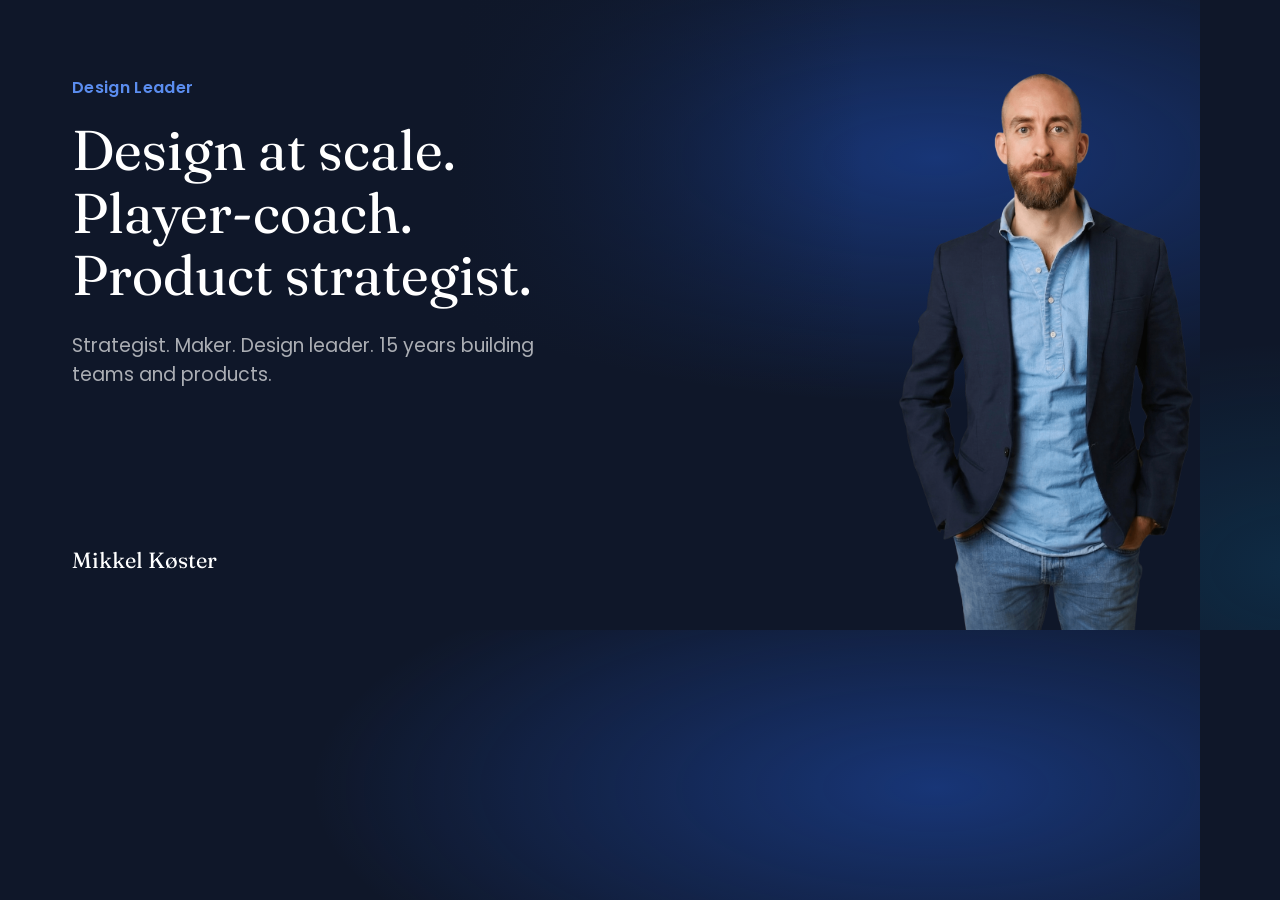
==== og-card.html @ f2c0e542 "Add Formalize product screens section with full platform grid layout Pulls 8 screenshots from Figma " ====
<!DOCTYPE html>
<html>
<head>
<meta charset="UTF-8">
<link rel="preconnect" href="https://fonts.googleapis.com">
<link href="https://fonts.googleapis.com/css2?family=Fraunces:opsz,wght@9..144,400;9..144,600&family=Poppins:wght@400;500;600&display=swap" rel="stylesheet">
<style>
  * { margin: 0; padding: 0; box-sizing: border-box; }
  html, body { width: 1200px; height: 630px; overflow: hidden; }
  body {
    position: relative;
    background:
      radial-gradient(ellipse 80% 60% at 78% 25%, rgba(37, 99, 235, 0.40) 0%, transparent 65%),
      radial-gradient(ellipse 55% 65% at 8% 90%, rgba(14, 165, 233, 0.14) 0%, transparent 55%),
      #0F1729;
    font-family: 'Poppins', sans-serif;
  }
  .photo {
    position: absolute;
    right: 0;
    bottom: 0;
    height: 630px;
    width: auto;
    object-fit: contain;
    object-position: bottom right;
  }
  .fade {
    position: absolute;
    inset: 0;
    background: linear-gradient(90deg, #0F1729 0%, #0F1729 38%, transparent 72%);
  }
  .content {
    position: relative;
    z-index: 2;
    padding: 76px 0 0 72px;
    max-width: 660px;
  }
  .kicker {
    font-size: 16px;
    font-weight: 600;
    color: #5b8def;
    margin-bottom: 18px;
    letter-spacing: 0.02em;
  }
  h1 {
    font-family: 'Fraunces', serif;
    font-weight: 400;
    font-size: 56px;
    line-height: 1.12;
    color: #fff;
    margin-bottom: 24px;
  }
  p {
    font-size: 19px;
    line-height: 1.55;
    color: rgba(255,255,255,0.65);
    max-width: 480px;
  }
  .name {
    position: absolute;
    left: 72px;
    bottom: 56px;
    font-family: 'Fraunces', serif;
    font-size: 22px;
    color: #fff;
    z-index: 2;
  }
</style>
</head>
<body>
  <img class="photo" src="public/images/main/main-photo-mikkel.png" alt="">
  <div class="fade"></div>
  <div class="content">
    <p class="kicker">Design Leader</p>
    <h1>Design at scale.<br>Player-coach.<br>Product strategist.</h1>
    <p>Strategist. Maker. Design leader. 15 years building teams and products.</p>
  </div>
  <div class="name">Mikkel Køster</div>
</body>
</html>
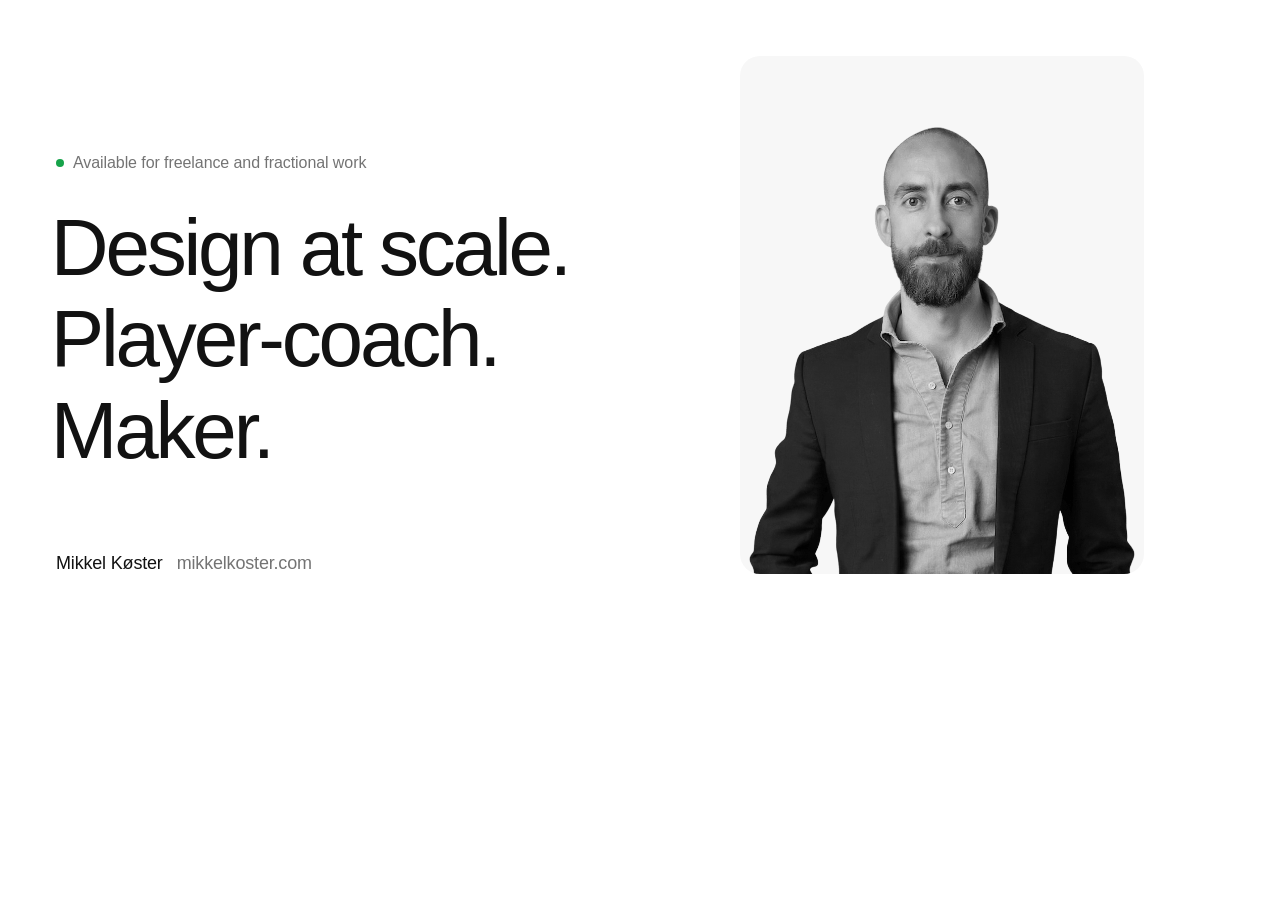
==== commit e72a13c9: "Keep the device in frame, and redraw the icons and share card The films: the requirement that the de" ====
--- a/og-card.html
+++ b/og-card.html
@@ -1,80 +1,70 @@
-<!DOCTYPE html>
-<html>
-<head>
-<meta charset="UTF-8">
-<link rel="preconnect" href="https://fonts.googleapis.com">
-<link href="https://fonts.googleapis.com/css2?family=Fraunces:opsz,wght@9..144,400;9..144,600&family=Poppins:wght@400;500;600&display=swap" rel="stylesheet">
+<!DOCTYPE html><html><head><meta charset="utf-8">
+<!-- Source for public/meta/og-image.png. Render at exactly 1200x630:
+     Chrome --headless --window-size=1200,630 --force-device-scale-factor=2
+     --screenshot, then downsample to 1200x630. -->
+<link rel="preconnect" href="https://api.fontshare.com" crossorigin>
+<link rel="stylesheet" href="https://api.fontshare.com/v2/css?f[]=general-sans@400,500&display=swap">
 <style>
-  * { margin: 0; padding: 0; box-sizing: border-box; }
-  html, body { width: 1200px; height: 630px; overflow: hidden; }
-  body {
-    position: relative;
-    background:
-      radial-gradient(ellipse 80% 60% at 78% 25%, rgba(37, 99, 235, 0.40) 0%, transparent 65%),
-      radial-gradient(ellipse 55% 65% at 8% 90%, rgba(14, 165, 233, 0.14) 0%, transparent 55%),
-      #0F1729;
-    font-family: 'Poppins', sans-serif;
+  :root{ --ink:#121212; --ink-55:rgba(0,0,0,0.55); --surface:#f7f7f7; --green:#16a34a; }
+  *{margin:0;padding:0;box-sizing:border-box}
+  html,body{width:1200px;height:630px;background:#fff;overflow:hidden}
+  body{
+    font-family:'General Sans',sans-serif;
+    color:var(--ink);
+    display:flex; align-items:stretch; gap:56px;
+    padding:56px;
+    -webkit-font-smoothing:antialiased;
   }
-  .photo {
-    position: absolute;
-    right: 0;
-    bottom: 0;
-    height: 630px;
-    width: auto;
-    object-fit: contain;
-    object-position: bottom right;
+  .text{ flex:1; display:flex; flex-direction:column; justify-content:center;
+         position:relative; }
+
+  .avail{
+    display:flex; align-items:center; gap:9px;
+    font-size:16px; font-weight:500; color:var(--ink-55);
+    letter-spacing:-0.005em;
   }
-  .fade {
-    position: absolute;
-    inset: 0;
-    background: linear-gradient(90deg, #0F1729 0%, #0F1729 38%, transparent 72%);
+  .dot{ width:8px; height:8px; border-radius:50%; background:var(--green); }
+
+  h1{
+    /* the availability line and the headline are one block, so the card does
+       not read as a line orphaned at the top edge */
+    margin-top:30px;
+    font-size:80px; font-weight:400; line-height:1.14; letter-spacing:-0.04em;
+    /* the site's optical pull — General Sans has a 0.081em left side bearing,
+       so the box lines up but the ink does not */
+    margin-left:-0.065em;
   }
-  .content {
-    position: relative;
-    z-index: 2;
-    padding: 76px 0 0 72px;
-    max-width: 660px;
+
+  .sign{
+    position:absolute; left:0; bottom:0;
+    display:flex; align-items:baseline; gap:14px;
+    font-size:18px; letter-spacing:-0.01em;
   }
-  .kicker {
-    font-size: 16px;
-    font-weight: 600;
-    color: #5b8def;
-    margin-bottom: 18px;
-    letter-spacing: 0.02em;
+  .sign b{ font-weight:500; }
+  .sign span{ color:var(--ink-55); font-weight:400; }
+
+  /* Same panel as .hero__figure: surface ground, 20px radius, a ratio wider
+     than the plate's 0.489 so cover crops the bottom and never the arms. */
+  .figure{
+    flex:0 0 auto; align-self:center;
+    height:100%; aspect-ratio:0.78;
+    background:var(--surface); border-radius:20px;
+    overflow:hidden; position:relative;
   }
-  h1 {
-    font-family: 'Fraunces', serif;
-    font-weight: 400;
-    font-size: 56px;
-    line-height: 1.12;
-    color: #fff;
-    margin-bottom: 24px;
+  .figure img{
+    position:absolute; inset:0;
+    width:100%; height:100%;
+    object-fit:cover; object-position:center 8%;
+    filter:grayscale(1) contrast(1.03);
   }
-  p {
-    font-size: 19px;
-    line-height: 1.55;
-    color: rgba(255,255,255,0.65);
-    max-width: 480px;
-  }
-  .name {
-    position: absolute;
-    left: 72px;
-    bottom: 56px;
-    font-family: 'Fraunces', serif;
-    font-size: 22px;
-    color: #fff;
-    z-index: 2;
-  }
-</style>
-</head>
+</style></head>
 <body>
-  <img class="photo" src="public/images/main/main-photo-mikkel.png" alt="">
-  <div class="fade"></div>
-  <div class="content">
-    <p class="kicker">Design Leader</p>
-    <h1>Design at scale.<br>Player-coach.<br>Product strategist.</h1>
-    <p>Strategist. Maker. Design leader. 15 years building teams and products.</p>
+  <div class="text">
+    <p class="avail"><span class="dot"></span>Available for freelance and fractional work</p>
+    <h1>Design at scale.<br>Player-coach.<br>Maker.</h1>
+    <p class="sign"><b>Mikkel Køster</b><span>mikkelkoster.com</span></p>
   </div>
-  <div class="name">Mikkel Køster</div>
-</body>
-</html>
+  <div class="figure">
+    <img src="public/images/main/main-photo-mikkel.png" alt="">
+  </div>
+</body></html>
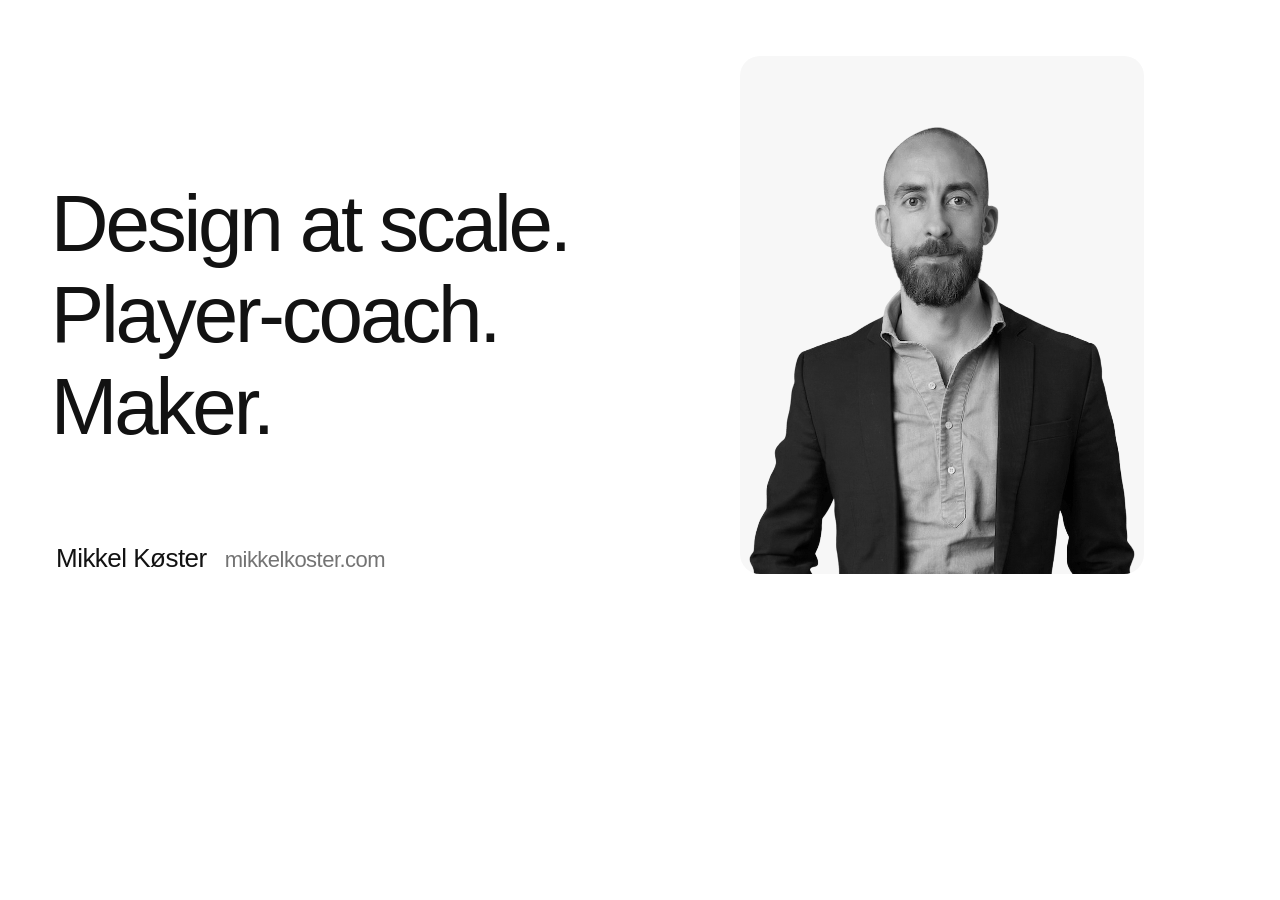
==== commit d08bb38c: "Share card: drop the availability line, lift the signature, retitle The unfurl's own title line read" ====
--- a/og-card.html
+++ b/og-card.html
@@ -18,17 +18,7 @@
   .text{ flex:1; display:flex; flex-direction:column; justify-content:center;
          position:relative; }
 
-  .avail{
-    display:flex; align-items:center; gap:9px;
-    font-size:16px; font-weight:500; color:var(--ink-55);
-    letter-spacing:-0.005em;
-  }
-  .dot{ width:8px; height:8px; border-radius:50%; background:var(--green); }
-
   h1{
-    /* the availability line and the headline are one block, so the card does
-       not read as a line orphaned at the top edge */
-    margin-top:30px;
     font-size:80px; font-weight:400; line-height:1.14; letter-spacing:-0.04em;
     /* the site's optical pull — General Sans has a 0.081em left side bearing,
        so the box lines up but the ink does not */
@@ -37,11 +27,13 @@
 
   .sign{
     position:absolute; left:0; bottom:0;
-    display:flex; align-items:baseline; gap:14px;
-    font-size:18px; letter-spacing:-0.01em;
+    display:flex; align-items:baseline; gap:18px;
+    font-size:26px; letter-spacing:-0.02em;
   }
   .sign b{ font-weight:500; }
-  .sign span{ color:var(--ink-55); font-weight:400; }
+  /* A step down rather than the same size in grey — at 26px two identical
+     sizes read as one string broken by a gap. */
+  .sign span{ color:var(--ink-55); font-weight:400; font-size:22px; }
 
   /* Same panel as .hero__figure: surface ground, 20px radius, a ratio wider
      than the plate's 0.489 so cover crops the bottom and never the arms. */
@@ -60,7 +52,6 @@
 </style></head>
 <body>
   <div class="text">
-    <p class="avail"><span class="dot"></span>Available for freelance and fractional work</p>
     <h1>Design at scale.<br>Player-coach.<br>Maker.</h1>
     <p class="sign"><b>Mikkel Køster</b><span>mikkelkoster.com</span></p>
   </div>
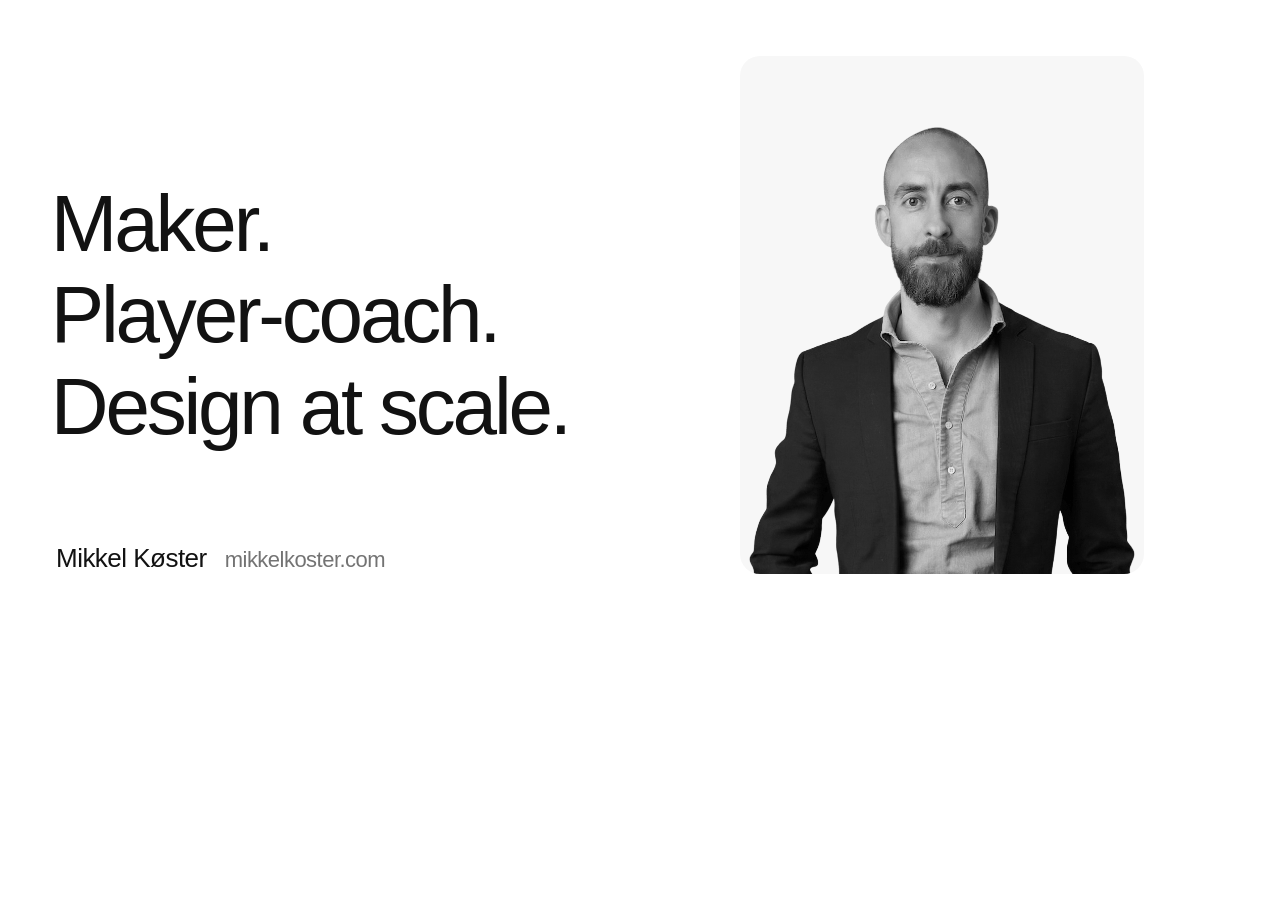
==== commit a9b0b4b1: "Share image in the same order as the hero: Maker. Player-coach. Design at scale." ====
--- a/og-card.html
+++ b/og-card.html
@@ -52,7 +52,7 @@
 </style></head>
 <body>
   <div class="text">
-    <h1>Design at scale.<br>Player-coach.<br>Maker.</h1>
+    <h1>Maker.<br>Player-coach.<br>Design at scale.</h1>
     <p class="sign"><b>Mikkel Køster</b><span>mikkelkoster.com</span></p>
   </div>
   <div class="figure">
